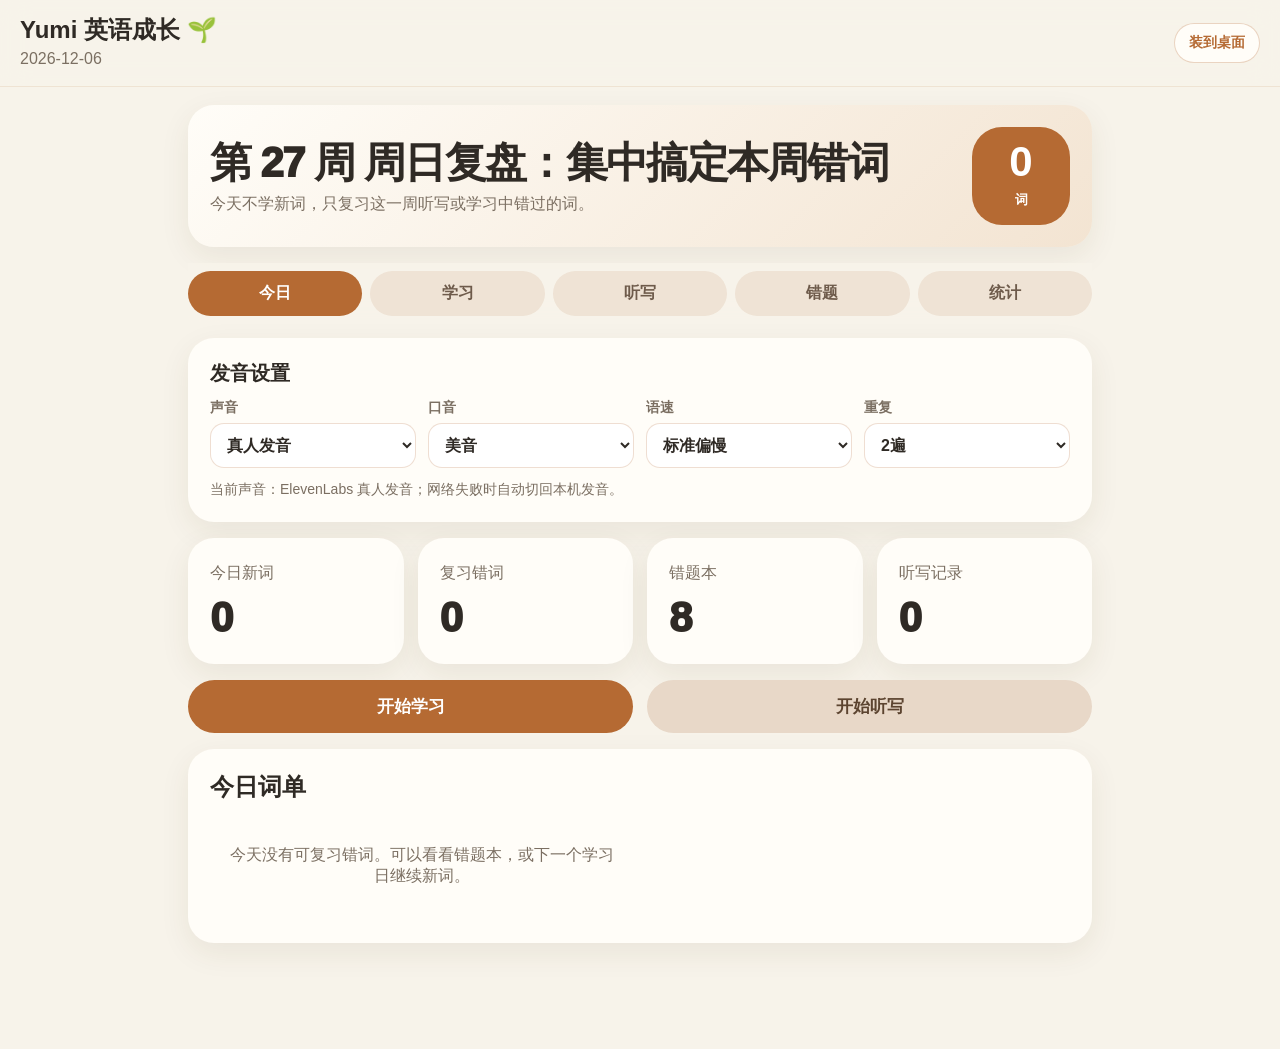
==== index.html @ d24c484c "Add files via upload" ====
<!doctype html><html lang="zh-CN"><head><meta charset="utf-8"><meta name="viewport" content="width=device-width,initial-scale=1,viewport-fit=cover"><meta name="theme-color" content="#B56A33"><meta name="apple-mobile-web-app-capable" content="yes"><meta name="apple-mobile-web-app-status-bar-style" content="default"><meta name="apple-mobile-web-app-title" content="Yumi English"><link rel="manifest" href="./manifest.json"><link rel="apple-touch-icon" href="./assets/icon-192.png"><link rel="stylesheet" href="./style.css"><title>Yumi 英语成长打卡</title></head><body><div id="app"><header class="topbar"><div><div class="app-title">Yumi 英语成长 🌱</div><div id="todayLine" class="muted"></div></div><button class="small-btn" id="installHelpBtn">装到桌面</button></header><main class="container"><section class="hero card"><div><div id="planTitle" class="title">今日任务</div><div id="planDesc" class="subtitle"></div></div><div class="hero-badge"><span id="taskCount">0</span><small>词</small></div></section><nav class="tabs"><button class="tab active" data-view="home">今日</button><button class="tab" data-view="study">学习</button><button class="tab" data-view="dictation">听写</button><button class="tab" data-view="wrongbook">错题</button><button class="tab" data-view="stats">统计</button></nav>

      <section class="voice-panel card">
        <div class="voice-title">发音设置</div>
        <div class="voice-controls">
          <label>
            声音
            <select id="ttsProvider">
              <option value="elevenlabs" selected>真人发音</option>
              <option value="browser">本机发音</option>
            </select>
          </label>
          <label>
            口音
            <select id="voiceAccent">
              <option value="en-US">美音</option>
              <option value="en-GB">英音</option>
            </select>
          </label>
          <label>
            语速
            <select id="voiceRate">
              <option value="0.72">慢速</option>
              <option value="0.82" selected>标准偏慢</option>
              <option value="0.92">标准</option>
            </select>
          </label>
          <label>
            重复
            <select id="voiceRepeat">
              <option value="1">1遍</option>
              <option value="2" selected>2遍</option>
              <option value="3">3遍</option>
            </select>
          </label>
        </div>
        <div id="voiceName" class="muted voice-name">正在选择最自然的英语发音……</div>
      </section>
<section id="view-home" class="view active"><div class="grid"><div class="card stat-card"><div class="muted">今日新词</div><div id="newCount" class="stat-num">0</div></div><div class="card stat-card"><div class="muted">复习错词</div><div id="reviewCount" class="stat-num">0</div></div><div class="card stat-card"><div class="muted">错题本</div><div id="wrongCountHome" class="stat-num">0</div></div><div class="card stat-card"><div class="muted">听写记录</div><div id="logCountHome" class="stat-num">0</div></div></div><div class="button-row"><button class="primary" data-jump="study">开始学习</button><button class="secondary" data-jump="dictation">开始听写</button></div><div class="card"><div class="section-title">今日词单</div><div id="todayWords" class="word-list"></div></div></section><section id="view-study" class="view"><div class="card"><div class="section-title">单词卡片</div><p class="muted">先看中文和例句，点发音听读。不会的可以加入错题本。</p></div><div id="studyCards"></div><button id="finishStudyBtn" class="primary full">完成今日学习</button></section><section id="view-dictation" class="view"><div id="dictationBox" class="card"></div></section><section id="view-wrongbook" class="view"><div class="card"><div class="section-title">错题本</div><p class="muted">听写错误会自动保存。掌握后可移除。</p></div><div id="wrongbookList"></div></section><section id="view-stats" class="view"><div class="grid"><div class="card stat-card"><div class="muted">已打卡天数</div><div id="learnedDays" class="stat-num">0</div></div><div class="card stat-card"><div class="muted">已学单词</div><div id="learnedWords" class="stat-num">0</div></div><div class="card stat-card"><div class="muted">错题数量</div><div id="wrongCountStats" class="stat-num">0</div></div><div class="card stat-card"><div class="muted">听写次数</div><div id="dictationTimes" class="stat-num">0</div></div></div><div class="card"><div class="section-title">最近听写</div><div id="recentLogs"></div></div><button id="resetBtn" class="danger full">清空本机学习数据</button></section></main><div id="toast" class="toast hidden"></div><dialog id="installDialog"><div class="dialog-title">添加到 iPad 主屏幕</div><p>在 Safari 打开本页面后，点击“分享”按钮，然后选择「添加到主屏幕」。</p><button class="primary full" id="closeInstallDialog">知道了</button></dialog></div><script src="./words.js"></script>
  <script src="./course.js"></script><script src="./app.js"></script></body></html>
---- style.css ----
:root{--bg:#F7F3EA;--card:#FFFDF8;--ink:#2F2A25;--muted:#7B6F62;--primary:#B56A33;--soft:#E8D8C8;--challenge:#5B43A0;--challenge-bg:#EEE7FF;--good:#26824A;--bad:#C3442D;--shadow:0 10px 30px rgba(80,60,30,.08)}*{box-sizing:border-box}html,body{margin:0;min-height:100%;background:var(--bg);color:var(--ink);font-family:-apple-system,BlinkMacSystemFont,"Helvetica Neue",Arial,"PingFang SC",sans-serif}button,input{font:inherit}.topbar{position:sticky;top:0;z-index:20;padding:calc(14px + env(safe-area-inset-top)) 20px 14px;background:rgba(247,243,234,.92);backdrop-filter:blur(14px);display:flex;align-items:center;justify-content:space-between;border-bottom:1px solid rgba(181,106,51,.12)}.app-title{font-size:24px;font-weight:900}.container{max-width:940px;margin:0 auto;padding:18px 18px 90px}.card{background:var(--card);border-radius:26px;padding:22px;margin-bottom:16px;box-shadow:var(--shadow)}.hero{display:flex;align-items:center;justify-content:space-between;gap:16px;background:linear-gradient(135deg,#FFFDF8 0%,#F3E4D2 100%)}.title{font-size:clamp(26px,4vw,42px);font-weight:950;letter-spacing:-.04em}.subtitle,.muted{color:var(--muted);line-height:1.6}.hero-badge{min-width:98px;min-height:98px;border-radius:30px;background:var(--primary);color:#fff;display:grid;place-items:center;font-weight:900}.hero-badge span{font-size:42px;line-height:1}.hero-badge small{margin-top:-22px}.tabs{display:grid;grid-template-columns:repeat(5,1fr);gap:8px;margin:14px 0 18px;position:sticky;top:calc(68px + env(safe-area-inset-top));z-index:15;background:rgba(247,243,234,.88);padding:8px 0;backdrop-filter:blur(14px)}.tab{border:0;border-radius:999px;background:#EFE3D5;color:#6E5B4B;padding:12px 8px;font-weight:800}.tab.active{background:var(--primary);color:#fff}.view{display:none}.view.active{display:block}.grid{display:grid;grid-template-columns:repeat(4,1fr);gap:14px}.stat-card{min-height:118px}.stat-num{font-size:42px;font-weight:950;margin-top:8px}.button-row{display:grid;grid-template-columns:1fr 1fr;gap:14px;margin-bottom:16px}button{border:0;cursor:pointer}.primary,.secondary,.danger,.small-btn{border-radius:999px;padding:15px 20px;font-weight:900;font-size:17px}.primary{background:var(--primary);color:#fff}.secondary{background:var(--soft);color:#5C4430}.danger{background:#F5D9D3;color:#9B2E20}.small-btn{background:var(--card);color:var(--primary);border:1px solid rgba(181,106,51,.28);padding:10px 14px;font-size:14px}.full{width:100%;margin:10px 0 18px}.section-title{font-size:24px;font-weight:950;margin-bottom:8px}.word-list{display:grid;grid-template-columns:repeat(2,1fr);gap:12px}.word-item{border:1px solid rgba(181,106,51,.12);border-radius:20px;padding:16px;background:#fff}.word{font-size:38px;font-weight:950;line-height:1.05;letter-spacing:-.03em;margin:8px 0}.cn{font-size:18px;font-weight:850;margin:8px 0}.example{color:#5B5147;line-height:1.7;font-size:17px}.badge{display:inline-flex;border-radius:999px;padding:6px 12px;font-size:13px;font-weight:900;background:#F0E2D2;color:#8B4A20}.badge.challenge{background:var(--challenge-bg);color:var(--challenge)}.badge.review{background:#E1F3E8;color:var(--good)}.badge.week{background:#EAF1FF;color:#315CA8}.card-actions{display:flex;gap:10px;flex-wrap:wrap;margin-top:14px}.mini-action{background:#F5EADC;color:#6E4B30;border-radius:999px;padding:10px 14px;font-weight:850}.input{width:100%;border:2px solid var(--soft);border-radius:20px;padding:18px;font-size:26px;outline:none;margin:14px 0;background:#fff}.input:focus{border-color:var(--primary)}.ok{color:var(--good);font-weight:950;font-size:22px}.bad{color:var(--bad);font-weight:950;font-size:22px}.toast{position:fixed;left:50%;bottom:calc(28px + env(safe-area-inset-bottom));transform:translateX(-50%);z-index:50;background:rgba(47,42,37,.92);color:#fff;padding:12px 18px;border-radius:999px;font-weight:800}.hidden{display:none}dialog{border:0;border-radius:24px;padding:24px;width:min(520px,calc(100% - 36px));background:var(--card);box-shadow:0 20px 80px rgba(0,0,0,.25)}dialog::backdrop{background:rgba(0,0,0,.28)}.dialog-title{font-size:24px;font-weight:950}.empty{text-align:center;padding:34px 20px;color:var(--muted)}@media(max-width:700px){.grid{grid-template-columns:repeat(2,1fr)}.word-list{grid-template-columns:1fr}.tabs{gap:6px}.tab{font-size:14px;padding:10px 4px}.app-title{font-size:20px}.hero-badge{min-width:82px;min-height:82px}}


.examples {
  margin-top: 14px;
  color: #5B5147;
  line-height: 1.75;
  font-size: 17px;
}

.example-title {
  font-weight: 900;
  color: #2F2A25;
  margin-bottom: 4px;
}

.examples ol {
  margin: 6px 0 0 22px;
  padding: 0;
}

.examples li {
  margin: 4px 0;
}

.dictation-audio-only {
  margin: 24px 0 18px;
  padding: 30px 18px;
  border-radius: 24px;
  background: #F5EADC;
  text-align: center;
}

.dictation-icon {
  font-size: 58px;
  margin-bottom: 8px;
}


.voice-panel {
  margin-top: -4px;
}

.voice-title {
  font-size: 20px;
  font-weight: 950;
  margin-bottom: 12px;
}

.voice-controls {
  display: grid;
  grid-template-columns: repeat(4, 1fr);
  gap: 12px;
}

.voice-controls label {
  display: grid;
  gap: 6px;
  color: var(--muted);
  font-size: 14px;
  font-weight: 800;
}

.voice-controls select {
  width: 100%;
  border: 1px solid rgba(181, 106, 51, 0.22);
  background: white;
  border-radius: 14px;
  padding: 12px;
  color: var(--ink);
  font-size: 16px;
  font-weight: 800;
}

.voice-name {
  margin-top: 10px;
  font-size: 14px;
}

@media (max-width: 700px) {
  .voice-controls {
    grid-template-columns: 1fr;
  }
}
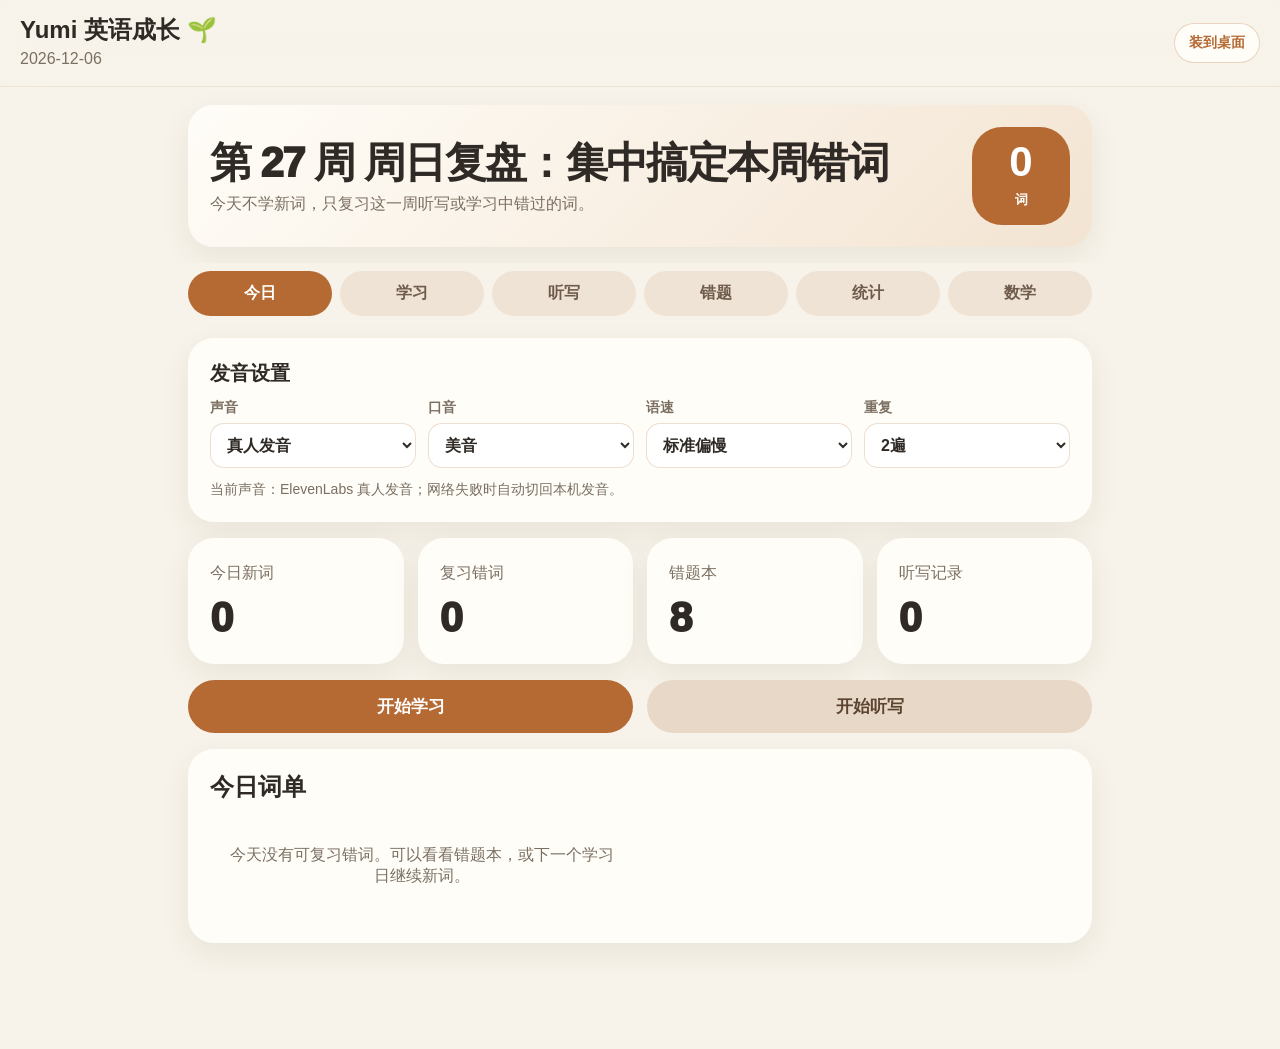
==== commit 608e0354: "Add files via upload" ====
--- a/index.html
+++ b/index.html
@@ -1,4 +1,5 @@
-<!doctype html><html lang="zh-CN"><head><meta charset="utf-8"><meta name="viewport" content="width=device-width,initial-scale=1,viewport-fit=cover"><meta name="theme-color" content="#B56A33"><meta name="apple-mobile-web-app-capable" content="yes"><meta name="apple-mobile-web-app-status-bar-style" content="default"><meta name="apple-mobile-web-app-title" content="Yumi English"><link rel="manifest" href="./manifest.json"><link rel="apple-touch-icon" href="./assets/icon-192.png"><link rel="stylesheet" href="./style.css"><title>Yumi 英语成长打卡</title></head><body><div id="app"><header class="topbar"><div><div class="app-title">Yumi 英语成长 🌱</div><div id="todayLine" class="muted"></div></div><button class="small-btn" id="installHelpBtn">装到桌面</button></header><main class="container"><section class="hero card"><div><div id="planTitle" class="title">今日任务</div><div id="planDesc" class="subtitle"></div></div><div class="hero-badge"><span id="taskCount">0</span><small>词</small></div></section><nav class="tabs"><button class="tab active" data-view="home">今日</button><button class="tab" data-view="study">学习</button><button class="tab" data-view="dictation">听写</button><button class="tab" data-view="wrongbook">错题</button><button class="tab" data-view="stats">统计</button></nav>
+<!doctype html><html lang="zh-CN"><head><meta charset="utf-8"><meta name="viewport" content="width=device-width,initial-scale=1,viewport-fit=cover"><meta name="theme-color" content="#B56A33"><meta name="apple-mobile-web-app-capable" content="yes"><meta name="apple-mobile-web-app-status-bar-style" content="default"><meta name="apple-mobile-web-app-title" content="Yumi English"><link rel="manifest" href="./manifest.json"><link rel="apple-touch-icon" href="./assets/icon-192.png"><link rel="stylesheet" href="./style.css"><title>Yumi 英语成长打卡</title></head><body><div id="app"><header class="topbar"><div><div class="app-title">Yumi 英语成长 🌱</div><div id="todayLine" class="muted"></div></div><button class="small-btn" id="installHelpBtn">装到桌面</button></header><main class="container"><section class="hero card"><div><div id="planTitle" class="title">今日任务</div><div id="planDesc" class="subtitle"></div></div><div class="hero-badge"><span id="taskCount">0</span><small>词</small></div></section><nav class="tabs"><button class="tab active" data-view="home">今日</button><button class="tab" data-view="study">学习</button><button class="tab" data-view="dictation">听写</button><button class="tab" data-view="wrongbook">错题</button><button class="tab" data-view="stats">统计</button>
+        <button class="tab" data-view="math">数学</button></nav>
 
       <section class="voice-panel card">
         <div class="voice-title">发音设置</div>
@@ -36,5 +37,5 @@
         </div>
         <div id="voiceName" class="muted voice-name">正在选择最自然的英语发音……</div>
       </section>
-<section id="view-home" class="view active"><div class="grid"><div class="card stat-card"><div class="muted">今日新词</div><div id="newCount" class="stat-num">0</div></div><div class="card stat-card"><div class="muted">复习错词</div><div id="reviewCount" class="stat-num">0</div></div><div class="card stat-card"><div class="muted">错题本</div><div id="wrongCountHome" class="stat-num">0</div></div><div class="card stat-card"><div class="muted">听写记录</div><div id="logCountHome" class="stat-num">0</div></div></div><div class="button-row"><button class="primary" data-jump="study">开始学习</button><button class="secondary" data-jump="dictation">开始听写</button></div><div class="card"><div class="section-title">今日词单</div><div id="todayWords" class="word-list"></div></div></section><section id="view-study" class="view"><div class="card"><div class="section-title">单词卡片</div><p class="muted">先看中文和例句，点发音听读。不会的可以加入错题本。</p></div><div id="studyCards"></div><button id="finishStudyBtn" class="primary full">完成今日学习</button></section><section id="view-dictation" class="view"><div id="dictationBox" class="card"></div></section><section id="view-wrongbook" class="view"><div class="card"><div class="section-title">错题本</div><p class="muted">听写错误会自动保存。掌握后可移除。</p></div><div id="wrongbookList"></div></section><section id="view-stats" class="view"><div class="grid"><div class="card stat-card"><div class="muted">已打卡天数</div><div id="learnedDays" class="stat-num">0</div></div><div class="card stat-card"><div class="muted">已学单词</div><div id="learnedWords" class="stat-num">0</div></div><div class="card stat-card"><div class="muted">错题数量</div><div id="wrongCountStats" class="stat-num">0</div></div><div class="card stat-card"><div class="muted">听写次数</div><div id="dictationTimes" class="stat-num">0</div></div></div><div class="card"><div class="section-title">最近听写</div><div id="recentLogs"></div></div><button id="resetBtn" class="danger full">清空本机学习数据</button></section></main><div id="toast" class="toast hidden"></div><dialog id="installDialog"><div class="dialog-title">添加到 iPad 主屏幕</div><p>在 Safari 打开本页面后，点击“分享”按钮，然后选择「添加到主屏幕」。</p><button class="primary full" id="closeInstallDialog">知道了</button></dialog></div><script src="./words.js"></script>
+<section id="view-home" class="view active"><div class="grid"><div class="card stat-card"><div class="muted">今日新词</div><div id="newCount" class="stat-num">0</div></div><div class="card stat-card"><div class="muted">复习错词</div><div id="reviewCount" class="stat-num">0</div></div><div class="card stat-card"><div class="muted">错题本</div><div id="wrongCountHome" class="stat-num">0</div></div><div class="card stat-card"><div class="muted">听写记录</div><div id="logCountHome" class="stat-num">0</div></div></div><div class="button-row"><button class="primary" data-jump="study">开始学习</button><button class="secondary" data-jump="dictation">开始听写</button></div><div class="card"><div class="section-title">今日词单</div><div id="todayWords" class="word-list"></div></div></section><section id="view-study" class="view"><div class="card"><div class="section-title">单词卡片</div><p class="muted">先看中文和例句，点发音听读。不会的可以加入错题本。</p></div><div id="studyCards"></div><button id="finishStudyBtn" class="primary full">完成今日学习</button></section><section id="view-dictation" class="view"><div id="dictationBox" class="card"></div></section><section id="view-wrongbook" class="view"><div class="card"><div class="section-title">错题本</div><p class="muted">听写错误会自动保存。掌握后可移除。</p></div><div id="wrongbookList"></div></section><section id="view-math" class="view"><div class="card"><div class="section-title">数学说明</div><p class="muted">每天都有 8 道题，包括周六和周日；数学不进入英语错题本，也不进入英语周末错题复盘。</p></div><div class="card"><div class="section-title">今日数学 8 题</div><p class="muted">3 道个位数乘法 + 5 道三位数加减法，减法更多。每题可以在大手写板里列竖式。</p></div><div id="mathBox" class="card"></div></section><section id="view-stats" class="view"><div class="grid"><div class="card stat-card"><div class="muted">已打卡天数</div><div id="learnedDays" class="stat-num">0</div></div><div class="card stat-card"><div class="muted">已学单词</div><div id="learnedWords" class="stat-num">0</div></div><div class="card stat-card"><div class="muted">错题数量</div><div id="wrongCountStats" class="stat-num">0</div></div><div class="card stat-card"><div class="muted">听写次数</div><div id="dictationTimes" class="stat-num">0</div></div></div><div class="card"><div class="section-title">最近听写</div><div id="recentLogs"></div></div><button id="resetBtn" class="danger full">清空本机学习数据</button></section></main><div id="toast" class="toast hidden"></div><dialog id="installDialog"><div class="dialog-title">添加到 iPad 主屏幕</div><p>在 Safari 打开本页面后，点击“分享”按钮，然后选择「添加到主屏幕」。</p><button class="primary full" id="closeInstallDialog">知道了</button></dialog></div><script src="./words.js"></script>
   <script src="./course.js"></script><script src="./app.js"></script></body></html>
--- a/style.css
+++ b/style.css
@@ -82,3 +82,235 @@
     grid-template-columns: 1fr;
   }
 }
+
+
+.example-speak {
+  border: 0;
+  background: #F5EADC;
+  color: #6E4B30;
+  border-radius: 999px;
+  padding: 4px 8px;
+  margin-left: 6px;
+  font-size: 13px;
+  font-weight: 850;
+}
+
+.dictation-nav {
+  display: grid;
+  grid-template-columns: 1fr 1fr;
+  gap: 12px;
+  margin-top: 14px;
+}
+
+.dictation-nav button[disabled] {
+  opacity: .45;
+  cursor: not-allowed;
+}
+
+
+.handwriting-card {
+  background: #FFF7EC;
+  border: 1px solid rgba(181, 106, 51, 0.18);
+  border-radius: 22px;
+  padding: 14px;
+  margin: 14px 0;
+}
+
+.handwriting-head {
+  display: flex;
+  align-items: center;
+  justify-content: space-between;
+  gap: 12px;
+  margin-bottom: 10px;
+}
+
+.handwriting-title {
+  font-size: 18px;
+  font-weight: 950;
+}
+
+.handwriting-canvas {
+  width: 100%;
+  height: 210px;
+  display: block;
+  border-radius: 18px;
+  border: 2px dashed rgba(181, 106, 51, 0.28);
+  background: #fffdf8;
+  touch-action: none;
+}
+
+@media (max-width: 700px) {
+  .handwriting-canvas {
+    height: 180px;
+  }
+}
+
+
+.dictation-mode-note {
+  display: inline-block;
+  margin-bottom: 8px;
+  padding: 6px 12px;
+  border-radius: 999px;
+  background: #EAF1FF;
+  color: #315CA8;
+  font-size: 13px;
+  font-weight: 850;
+}
+
+
+/* v10 reward and math */
+.tabs {
+  grid-template-columns: repeat(6, 1fr);
+}
+
+.reward-burst {
+  position: fixed;
+  inset: 0;
+  pointer-events: none;
+  z-index: 9999;
+  display: grid;
+  place-items: center;
+  animation: rewardFade 1.35s ease both;
+}
+
+.reward-card {
+  background: rgba(255, 253, 248, 0.96);
+  color: var(--primary-dark);
+  border: 2px solid rgba(181, 106, 51, 0.24);
+  box-shadow: 0 18px 50px rgba(80, 60, 30, 0.18);
+  border-radius: 28px;
+  padding: 22px 32px;
+  text-align: center;
+  transform: scale(.8);
+  animation: rewardPop .6s cubic-bezier(.2, 1.4, .35, 1) forwards;
+}
+
+.reward-stars {
+  font-size: 28px;
+}
+
+.reward-points {
+  font-size: 34px;
+  font-weight: 950;
+  margin-top: 6px;
+}
+
+.confetti-dot {
+  position: fixed;
+  width: 10px;
+  height: 10px;
+  border-radius: 50%;
+  background: #B56A33;
+  animation: confettiMove 900ms ease-out forwards;
+}
+
+.confetti-dot:nth-child(3n) { background: #5B43A0; }
+.confetti-dot:nth-child(4n) { background: #26824A; }
+.confetti-dot:nth-child(5n) { background: #E8B44C; }
+
+@keyframes rewardPop {
+  to { transform: scale(1); }
+}
+
+@keyframes rewardFade {
+  0%, 75% { opacity: 1; }
+  100% { opacity: 0; }
+}
+
+@keyframes confettiMove {
+  to {
+    transform: translate(var(--dx), var(--dy)) rotate(240deg);
+    opacity: 0;
+  }
+}
+
+.summary-content {
+  line-height: 1.8;
+}
+
+.summary-line {
+  padding: 10px 0;
+  border-bottom: 1px solid rgba(181, 106, 51, 0.12);
+}
+
+.summary-reward {
+  margin: 16px 0;
+  padding: 18px;
+  border-radius: 18px;
+  background: #FFF7EC;
+  font-size: 22px;
+}
+
+.math-problem {
+  font-size: clamp(38px, 7vw, 64px);
+  font-weight: 950;
+  letter-spacing: -0.03em;
+  margin: 18px 0 8px;
+}
+
+.math-hint {
+  color: var(--muted);
+  background: #F5EADC;
+  border-radius: 16px;
+  padding: 12px 14px;
+  margin: 12px 0;
+  line-height: 1.6;
+}
+
+.math-work-card {
+  background: #FFF7EC;
+  border: 1px solid rgba(181, 106, 51, 0.18);
+  border-radius: 22px;
+  padding: 14px;
+  margin: 14px 0;
+}
+
+.math-canvas {
+  width: 100%;
+  height: 330px;
+  display: block;
+  border-radius: 18px;
+  border: 2px dashed rgba(181, 106, 51, 0.28);
+  background: #fffdf8;
+  touch-action: none;
+}
+
+@media (max-width: 700px) {
+  .tabs {
+    grid-template-columns: repeat(3, 1fr);
+  }
+
+  .math-canvas {
+    height: 280px;
+  }
+}
+
+
+/* v11 study pager */
+.study-pager-card { min-height: 70vh; }
+.study-progress { color: var(--muted); font-weight: 850; margin-bottom: 12px; }
+.study-big-word { font-size: clamp(52px, 10vw, 92px); margin: 18px 0 10px; }
+.study-handwriting-card {
+  background: #FFF7EC;
+  border: 1px solid rgba(181, 106, 51, 0.18);
+  border-radius: 22px;
+  padding: 14px;
+  margin: 18px 0;
+}
+.study-canvas {
+  width: 100%;
+  height: 260px;
+  display: block;
+  border-radius: 18px;
+  border: 2px dashed rgba(181, 106, 51, 0.28);
+  background: #fffdf8;
+  touch-action: none;
+}
+.study-nav {
+  display: grid;
+  grid-template-columns: 1fr 1fr;
+  gap: 12px;
+  margin-top: 14px;
+}
+.study-nav button[disabled] { opacity: .45; cursor: not-allowed; }
+@media (max-width: 700px) { .study-canvas { height: 220px; } }
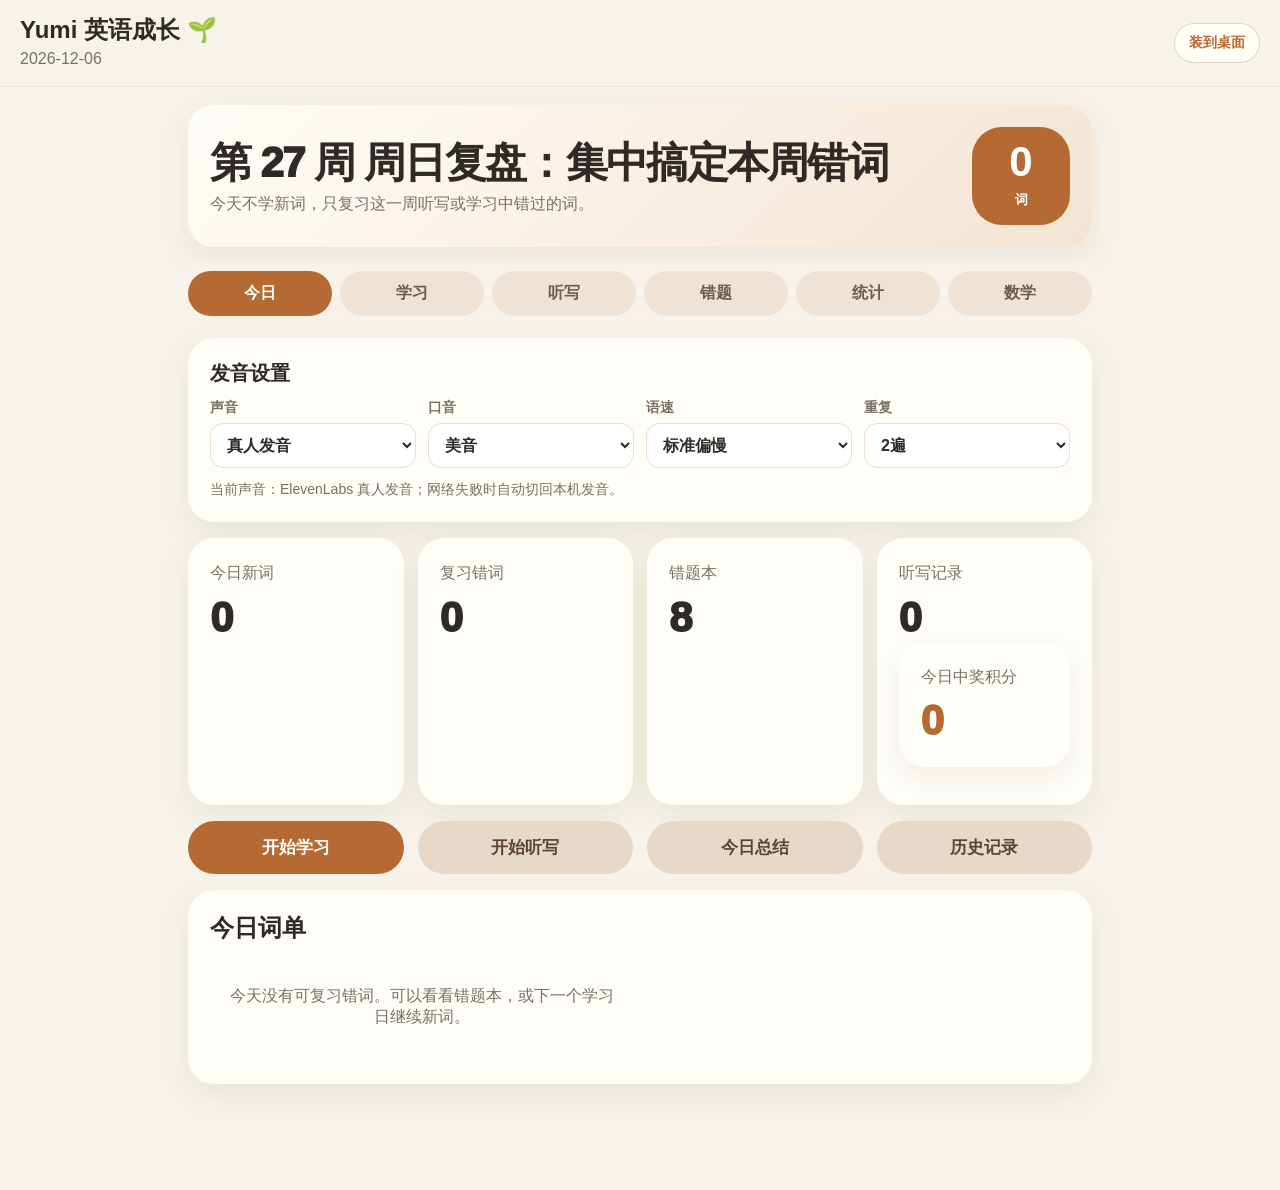
==== commit fe25a72a: "Add files via upload" ====
--- a/index.html
+++ b/index.html
@@ -37,5 +37,5 @@
         </div>
         <div id="voiceName" class="muted voice-name">正在选择最自然的英语发音……</div>
       </section>
-<section id="view-home" class="view active"><div class="grid"><div class="card stat-card"><div class="muted">今日新词</div><div id="newCount" class="stat-num">0</div></div><div class="card stat-card"><div class="muted">复习错词</div><div id="reviewCount" class="stat-num">0</div></div><div class="card stat-card"><div class="muted">错题本</div><div id="wrongCountHome" class="stat-num">0</div></div><div class="card stat-card"><div class="muted">听写记录</div><div id="logCountHome" class="stat-num">0</div></div></div><div class="button-row"><button class="primary" data-jump="study">开始学习</button><button class="secondary" data-jump="dictation">开始听写</button></div><div class="card"><div class="section-title">今日词单</div><div id="todayWords" class="word-list"></div></div></section><section id="view-study" class="view"><div class="card"><div class="section-title">单词卡片</div><p class="muted">先看中文和例句，点发音听读。不会的可以加入错题本。</p></div><div id="studyCards"></div><button id="finishStudyBtn" class="primary full">完成今日学习</button></section><section id="view-dictation" class="view"><div id="dictationBox" class="card"></div></section><section id="view-wrongbook" class="view"><div class="card"><div class="section-title">错题本</div><p class="muted">听写错误会自动保存。掌握后可移除。</p></div><div id="wrongbookList"></div></section><section id="view-math" class="view"><div class="card"><div class="section-title">数学说明</div><p class="muted">每天都有 8 道题，包括周六和周日；数学不进入英语错题本，也不进入英语周末错题复盘。</p></div><div class="card"><div class="section-title">今日数学 8 题</div><p class="muted">3 道个位数乘法 + 5 道三位数加减法，减法更多。每题可以在大手写板里列竖式。</p></div><div id="mathBox" class="card"></div></section><section id="view-stats" class="view"><div class="grid"><div class="card stat-card"><div class="muted">已打卡天数</div><div id="learnedDays" class="stat-num">0</div></div><div class="card stat-card"><div class="muted">已学单词</div><div id="learnedWords" class="stat-num">0</div></div><div class="card stat-card"><div class="muted">错题数量</div><div id="wrongCountStats" class="stat-num">0</div></div><div class="card stat-card"><div class="muted">听写次数</div><div id="dictationTimes" class="stat-num">0</div></div></div><div class="card"><div class="section-title">最近听写</div><div id="recentLogs"></div></div><button id="resetBtn" class="danger full">清空本机学习数据</button></section></main><div id="toast" class="toast hidden"></div><dialog id="installDialog"><div class="dialog-title">添加到 iPad 主屏幕</div><p>在 Safari 打开本页面后，点击“分享”按钮，然后选择「添加到主屏幕」。</p><button class="primary full" id="closeInstallDialog">知道了</button></dialog></div><script src="./words.js"></script>
-  <script src="./course.js"></script><script src="./app.js"></script></body></html>
+<section id="view-home" class="view active"><div class="grid"><div class="card stat-card"><div class="muted">今日新词</div><div id="newCount" class="stat-num">0</div></div><div class="card stat-card"><div class="muted">复习错词</div><div id="reviewCount" class="stat-num">0</div></div><div class="card stat-card"><div class="muted">错题本</div><div id="wrongCountHome" class="stat-num">0</div></div><div class="card stat-card"><div class="muted">听写记录</div><div id="logCountHome" class="stat-num">0</div><div class="card stat-card reward-stat"><div class="muted">今日中奖积分</div><div id="rewardTodayHome" class="stat-num">0</div></div></div></div><div class="button-row"><button class="primary" data-jump="study">开始学习</button><button class="secondary" data-jump="dictation">开始听写</button><button class="secondary" id="showHomeSummaryBtn">今日总结</button><button class="secondary" id="showHistoryBtn">历史记录</button></div><div class="card"><div class="section-title">今日词单</div><div id="todayWords" class="word-list"></div></div></section><section id="view-study" class="view"><div class="card"><div class="section-title">单词卡片</div><p class="muted">先看中文和例句，点发音听读。不会的可以加入错题本。</p></div><div id="studyCards"></div><button id="finishStudyBtn" class="primary full">完成今日学习</button></section><section id="view-dictation" class="view"><div id="dictationBox" class="card"></div></section><section id="view-wrongbook" class="view"><div class="card"><div class="section-title">错题本</div><p class="muted">听写错误会自动保存。掌握后可移除。</p></div><div id="wrongbookList"></div></section><section id="view-math" class="view"><div class="card"><div class="section-title">数学说明</div><p class="muted">每天都有 8 道题，包括周六和周日；数学不进入英语错题本，也不进入英语周末错题复盘。</p></div><div class="card"><div class="section-title">今日数学 8 题</div><p class="muted">3 道个位数乘法 + 5 道三位数加减法，减法更多。每题可以在大手写板里列竖式。</p></div><div id="mathBox" class="card"></div></section><section id="view-stats" class="view"><div class="grid"><div class="card stat-card"><div class="muted">已打卡天数</div><div id="learnedDays" class="stat-num">0</div></div><div class="card stat-card"><div class="muted">已学单词</div><div id="learnedWords" class="stat-num">0</div></div><div class="card stat-card"><div class="muted">错题数量</div><div id="wrongCountStats" class="stat-num">0</div></div><div class="card stat-card"><div class="muted">听写次数</div><div id="dictationTimes" class="stat-num">0</div></div></div><div class="card"><div class="section-title">最近听写</div><div id="recentLogs"></div></div><button id="resetBtn" class="danger full">清空本机学习数据</button></section></main><div id="toast" class="toast hidden"></div><dialog id="installDialog"><div class="dialog-title">添加到 iPad 主屏幕</div><p>在 Safari 打开本页面后，点击“分享”按钮，然后选择「添加到主屏幕」。</p><button class="primary full" id="closeInstallDialog">知道了</button></dialog></div><script src="./words.js"></script>
+  <script src="./course.js"></script><script src="./app.js"></script><dialog id="historyDialog"><div class="dialog-title">历史记录</div><div id="historyContent" class="summary-content"></div><button class="primary full" id="closeHistoryDialog">关闭</button></dialog></body></html>
--- a/style.css
+++ b/style.css
@@ -314,3 +314,42 @@
 }
 .study-nav button[disabled] { opacity: .45; cursor: not-allowed; }
 @media (max-width: 700px) { .study-canvas { height: 220px; } }
+
+
+/* v12 stability summary reward */
+.reward-stat .stat-num { color: var(--primary); }
+.reward-mini {
+  display: inline-block;
+  margin: 8px 0 10px;
+  padding: 7px 12px;
+  border-radius: 999px;
+  background: #FFF7EC;
+  color: var(--primary-dark);
+  font-size: 14px;
+  font-weight: 900;
+}
+.wrong-word-list, .history-wrongs {
+  display: flex;
+  flex-wrap: wrap;
+  gap: 8px;
+  margin: 10px 0;
+}
+.wrong-word-list span, .history-wrongs span {
+  background: #F5EADC;
+  color: #6E4B30;
+  border-radius: 999px;
+  padding: 6px 10px;
+  font-weight: 850;
+}
+.summary-date, .history-date {
+  font-size: 20px;
+  font-weight: 950;
+  margin-bottom: 10px;
+}
+.history-item {
+  padding: 14px 0;
+  border-bottom: 1px solid rgba(181, 106, 51, 0.14);
+}
+@media (min-width: 760px) {
+  .button-row { grid-template-columns: repeat(4, 1fr); }
+}
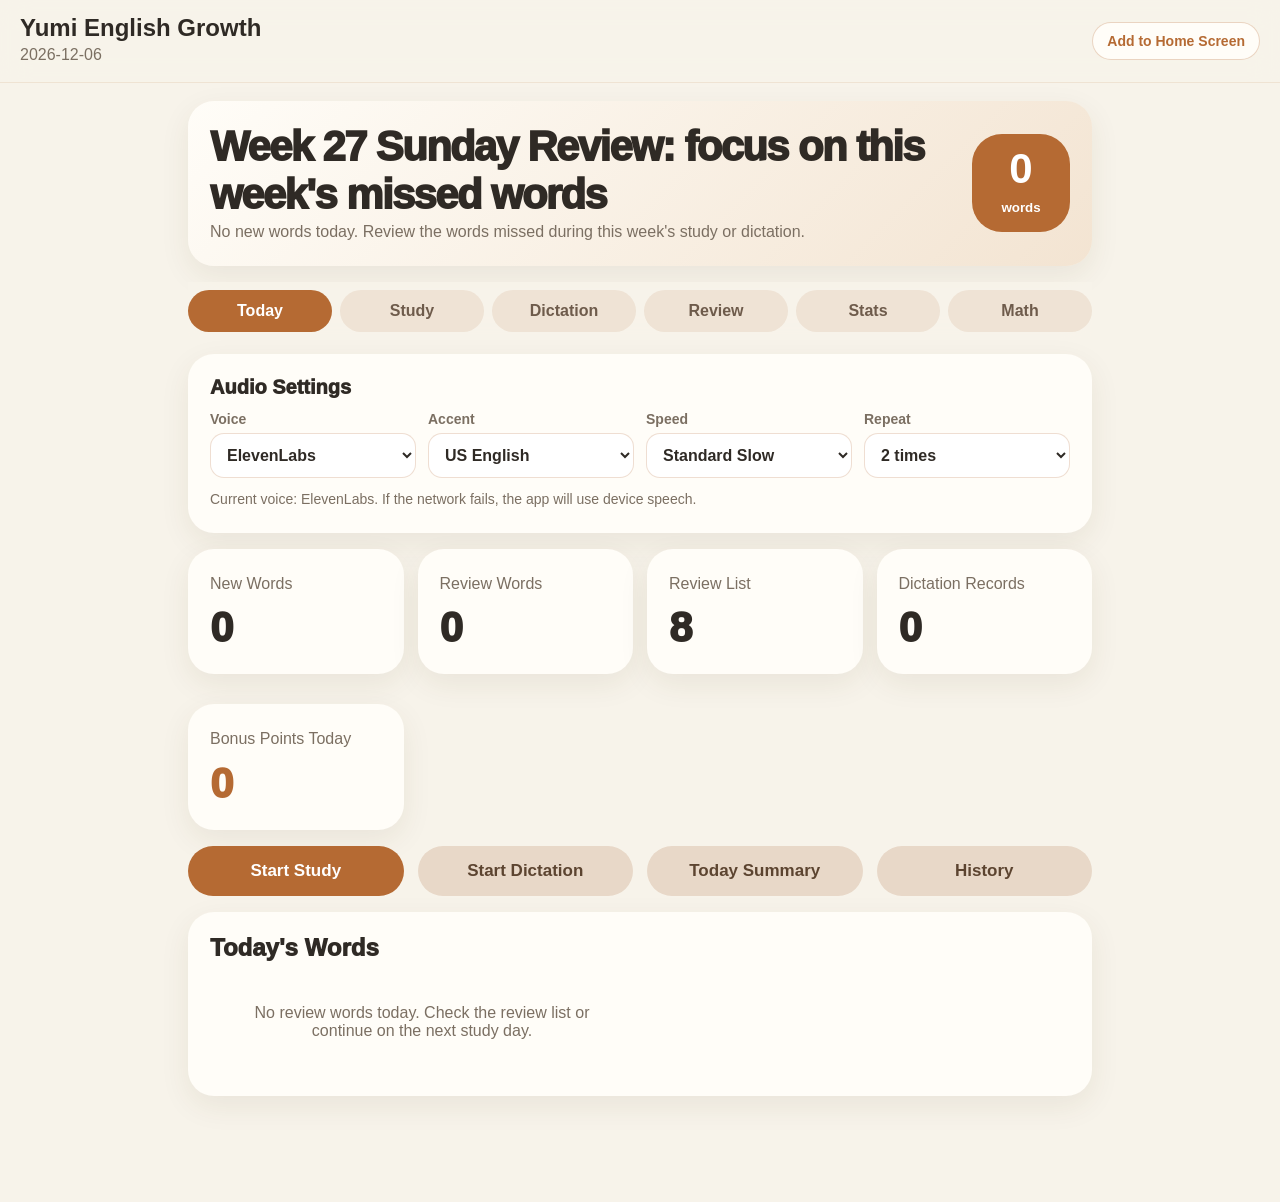
==== commit 6e2116d7: "Fix first handwriting canvas and switch UI to English" ====
--- a/index.html
+++ b/index.html
@@ -1,41 +1,36 @@
-<!doctype html><html lang="zh-CN"><head><meta charset="utf-8"><meta name="viewport" content="width=device-width,initial-scale=1,viewport-fit=cover"><meta name="theme-color" content="#B56A33"><meta name="apple-mobile-web-app-capable" content="yes"><meta name="apple-mobile-web-app-status-bar-style" content="default"><meta name="apple-mobile-web-app-title" content="Yumi English"><link rel="manifest" href="./manifest.json"><link rel="apple-touch-icon" href="./assets/icon-192.png"><link rel="stylesheet" href="./style.css"><title>Yumi 英语成长打卡</title></head><body><div id="app"><header class="topbar"><div><div class="app-title">Yumi 英语成长 🌱</div><div id="todayLine" class="muted"></div></div><button class="small-btn" id="installHelpBtn">装到桌面</button></header><main class="container"><section class="hero card"><div><div id="planTitle" class="title">今日任务</div><div id="planDesc" class="subtitle"></div></div><div class="hero-badge"><span id="taskCount">0</span><small>词</small></div></section><nav class="tabs"><button class="tab active" data-view="home">今日</button><button class="tab" data-view="study">学习</button><button class="tab" data-view="dictation">听写</button><button class="tab" data-view="wrongbook">错题</button><button class="tab" data-view="stats">统计</button>
-        <button class="tab" data-view="math">数学</button></nav>
-
-      <section class="voice-panel card">
-        <div class="voice-title">发音设置</div>
-        <div class="voice-controls">
-          <label>
-            声音
-            <select id="ttsProvider">
-              <option value="elevenlabs" selected>真人发音</option>
-              <option value="browser">本机发音</option>
-            </select>
-          </label>
-          <label>
-            口音
-            <select id="voiceAccent">
-              <option value="en-US">美音</option>
-              <option value="en-GB">英音</option>
-            </select>
-          </label>
-          <label>
-            语速
-            <select id="voiceRate">
-              <option value="0.72">慢速</option>
-              <option value="0.82" selected>标准偏慢</option>
-              <option value="0.92">标准</option>
-            </select>
-          </label>
-          <label>
-            重复
-            <select id="voiceRepeat">
-              <option value="1">1遍</option>
-              <option value="2" selected>2遍</option>
-              <option value="3">3遍</option>
-            </select>
-          </label>
-        </div>
-        <div id="voiceName" class="muted voice-name">正在选择最自然的英语发音……</div>
-      </section>
-<section id="view-home" class="view active"><div class="grid"><div class="card stat-card"><div class="muted">今日新词</div><div id="newCount" class="stat-num">0</div></div><div class="card stat-card"><div class="muted">复习错词</div><div id="reviewCount" class="stat-num">0</div></div><div class="card stat-card"><div class="muted">错题本</div><div id="wrongCountHome" class="stat-num">0</div></div><div class="card stat-card"><div class="muted">听写记录</div><div id="logCountHome" class="stat-num">0</div><div class="card stat-card reward-stat"><div class="muted">今日中奖积分</div><div id="rewardTodayHome" class="stat-num">0</div></div></div></div><div class="button-row"><button class="primary" data-jump="study">开始学习</button><button class="secondary" data-jump="dictation">开始听写</button><button class="secondary" id="showHomeSummaryBtn">今日总结</button><button class="secondary" id="showHistoryBtn">历史记录</button></div><div class="card"><div class="section-title">今日词单</div><div id="todayWords" class="word-list"></div></div></section><section id="view-study" class="view"><div class="card"><div class="section-title">单词卡片</div><p class="muted">先看中文和例句，点发音听读。不会的可以加入错题本。</p></div><div id="studyCards"></div><button id="finishStudyBtn" class="primary full">完成今日学习</button></section><section id="view-dictation" class="view"><div id="dictationBox" class="card"></div></section><section id="view-wrongbook" class="view"><div class="card"><div class="section-title">错题本</div><p class="muted">听写错误会自动保存。掌握后可移除。</p></div><div id="wrongbookList"></div></section><section id="view-math" class="view"><div class="card"><div class="section-title">数学说明</div><p class="muted">每天都有 8 道题，包括周六和周日；数学不进入英语错题本，也不进入英语周末错题复盘。</p></div><div class="card"><div class="section-title">今日数学 8 题</div><p class="muted">3 道个位数乘法 + 5 道三位数加减法，减法更多。每题可以在大手写板里列竖式。</p></div><div id="mathBox" class="card"></div></section><section id="view-stats" class="view"><div class="grid"><div class="card stat-card"><div class="muted">已打卡天数</div><div id="learnedDays" class="stat-num">0</div></div><div class="card stat-card"><div class="muted">已学单词</div><div id="learnedWords" class="stat-num">0</div></div><div class="card stat-card"><div class="muted">错题数量</div><div id="wrongCountStats" class="stat-num">0</div></div><div class="card stat-card"><div class="muted">听写次数</div><div id="dictationTimes" class="stat-num">0</div></div></div><div class="card"><div class="section-title">最近听写</div><div id="recentLogs"></div></div><button id="resetBtn" class="danger full">清空本机学习数据</button></section></main><div id="toast" class="toast hidden"></div><dialog id="installDialog"><div class="dialog-title">添加到 iPad 主屏幕</div><p>在 Safari 打开本页面后，点击“分享”按钮，然后选择「添加到主屏幕」。</p><button class="primary full" id="closeInstallDialog">知道了</button></dialog></div><script src="./words.js"></script>
-  <script src="./course.js"></script><script src="./app.js"></script><dialog id="historyDialog"><div class="dialog-title">历史记录</div><div id="historyContent" class="summary-content"></div><button class="primary full" id="closeHistoryDialog">关闭</button></dialog></body></html>
+<!doctype html>
+<html lang="en">
+<head>
+  <meta charset="utf-8">
+  <meta name="viewport" content="width=device-width,initial-scale=1,viewport-fit=cover">
+  <meta name="theme-color" content="#B56A33">
+  <meta name="apple-mobile-web-app-capable" content="yes">
+  <meta name="apple-mobile-web-app-status-bar-style" content="default">
+  <meta name="apple-mobile-web-app-title" content="Yumi English">
+  <link rel="manifest" href="./manifest.json">
+  <link rel="apple-touch-icon" href="./assets/icon-192.png">
+  <link rel="stylesheet" href="./style.css">
+  <title>Yumi English Growth</title>
+</head>
+<body>
+  <div id="app">
+    <header class="topbar"><div><div class="app-title">Yumi English Growth</div><div id="todayLine" class="muted"></div></div><button class="small-btn" id="installHelpBtn">Add to Home Screen</button></header>
+    <main class="container">
+      <section class="hero card"><div><div id="planTitle" class="title">Today's Plan</div><div id="planDesc" class="subtitle"></div></div><div class="hero-badge"><span id="taskCount">0</span><small>words</small></div></section>
+      <nav class="tabs"><button class="tab active" data-view="home">Today</button><button class="tab" data-view="study">Study</button><button class="tab" data-view="dictation">Dictation</button><button class="tab" data-view="wrongbook">Review</button><button class="tab" data-view="stats">Stats</button><button class="tab" data-view="math">Math</button></nav>
+      <section class="voice-panel card"><div class="voice-title">Audio Settings</div><div class="voice-controls"><label>Voice<select id="ttsProvider"><option value="elevenlabs" selected>ElevenLabs</option><option value="browser">Device Voice</option></select></label><label>Accent<select id="voiceAccent"><option value="en-US">US English</option><option value="en-GB">UK English</option></select></label><label>Speed<select id="voiceRate"><option value="0.72">Slow</option><option value="0.82" selected>Standard Slow</option><option value="0.92">Standard</option></select></label><label>Repeat<select id="voiceRepeat"><option value="1">1 time</option><option value="2" selected>2 times</option><option value="3">3 times</option></select></label></div><div id="voiceName" class="muted voice-name">Choosing the best available English voice...</div></section>
+      <section id="view-home" class="view active"><div class="grid"><div class="card stat-card"><div class="muted">New Words</div><div id="newCount" class="stat-num">0</div></div><div class="card stat-card"><div class="muted">Review Words</div><div id="reviewCount" class="stat-num">0</div></div><div class="card stat-card"><div class="muted">Review List</div><div id="wrongCountHome" class="stat-num">0</div></div><div class="card stat-card"><div class="muted">Dictation Records</div><div id="logCountHome" class="stat-num">0</div></div><div class="card stat-card reward-stat"><div class="muted">Bonus Points Today</div><div id="rewardTodayHome" class="stat-num">0</div></div></div><div class="button-row"><button class="primary" data-jump="study">Start Study</button><button class="secondary" data-jump="dictation">Start Dictation</button><button class="secondary" id="showHomeSummaryBtn">Today Summary</button><button class="secondary" id="showHistoryBtn">History</button></div><div class="card"><div class="section-title">Today's Words</div><div id="todayWords" class="word-list"></div></div></section>
+      <section id="view-study" class="view"><div class="card"><div class="section-title">Word Card</div><p class="muted">Read the word and examples, then listen and practice writing it.</p></div><div id="studyCards"></div><button id="finishStudyBtn" class="primary full">Finish Today's Study</button></section>
+      <section id="view-dictation" class="view"><div id="dictationBox" class="card"></div></section>
+      <section id="view-wrongbook" class="view"><div class="card"><div class="section-title">Review List</div><p class="muted">Missed words are saved here automatically. Remove them when mastered.</p></div><div id="wrongbookList"></div></section>
+      <section id="view-math" class="view"><div class="card"><div class="section-title">Math Notes</div><p class="muted">There are 8 questions every day, including weekends. Math stays separate from English review.</p></div><div class="card"><div class="section-title">Today's 8 Math Questions</div><p class="muted">3 one-digit multiplication questions and 5 three-digit addition/subtraction questions. Use the large workspace for column work.</p></div><div id="mathBox" class="card"></div></section>
+      <section id="view-stats" class="view"><div class="grid"><div class="card stat-card"><div class="muted">Study Days</div><div id="learnedDays" class="stat-num">0</div></div><div class="card stat-card"><div class="muted">Words Learned</div><div id="learnedWords" class="stat-num">0</div></div><div class="card stat-card"><div class="muted">Review Words</div><div id="wrongCountStats" class="stat-num">0</div></div><div class="card stat-card"><div class="muted">Dictation Sessions</div><div id="dictationTimes" class="stat-num">0</div></div></div><div class="card"><div class="section-title">Recent Dictation</div><div id="recentLogs"></div></div><button id="resetBtn" class="danger full">Clear Local Learning Data</button></section>
+    </main>
+    <div id="toast" class="toast hidden"></div>
+    <dialog id="installDialog"><div class="dialog-title">Add to iPad Home Screen</div><p>Open this page in Safari, tap Share, then choose Add to Home Screen.</p><button class="primary full" id="closeInstallDialog">Got it</button></dialog>
+    <dialog id="daySummaryDialog"><div class="dialog-title">Today Summary</div><div id="daySummaryContent" class="summary-content"></div><button class="primary full" id="closeDaySummaryDialog">Close</button></dialog>
+    <dialog id="historyDialog"><div class="dialog-title">History</div><div id="historyContent" class="summary-content"></div><button class="primary full" id="closeHistoryDialog">Close</button></dialog>
+  </div>
+  <script src="./words.js"></script><script src="./course.js"></script><script src="./app.js"></script>
+</body>
+</html>
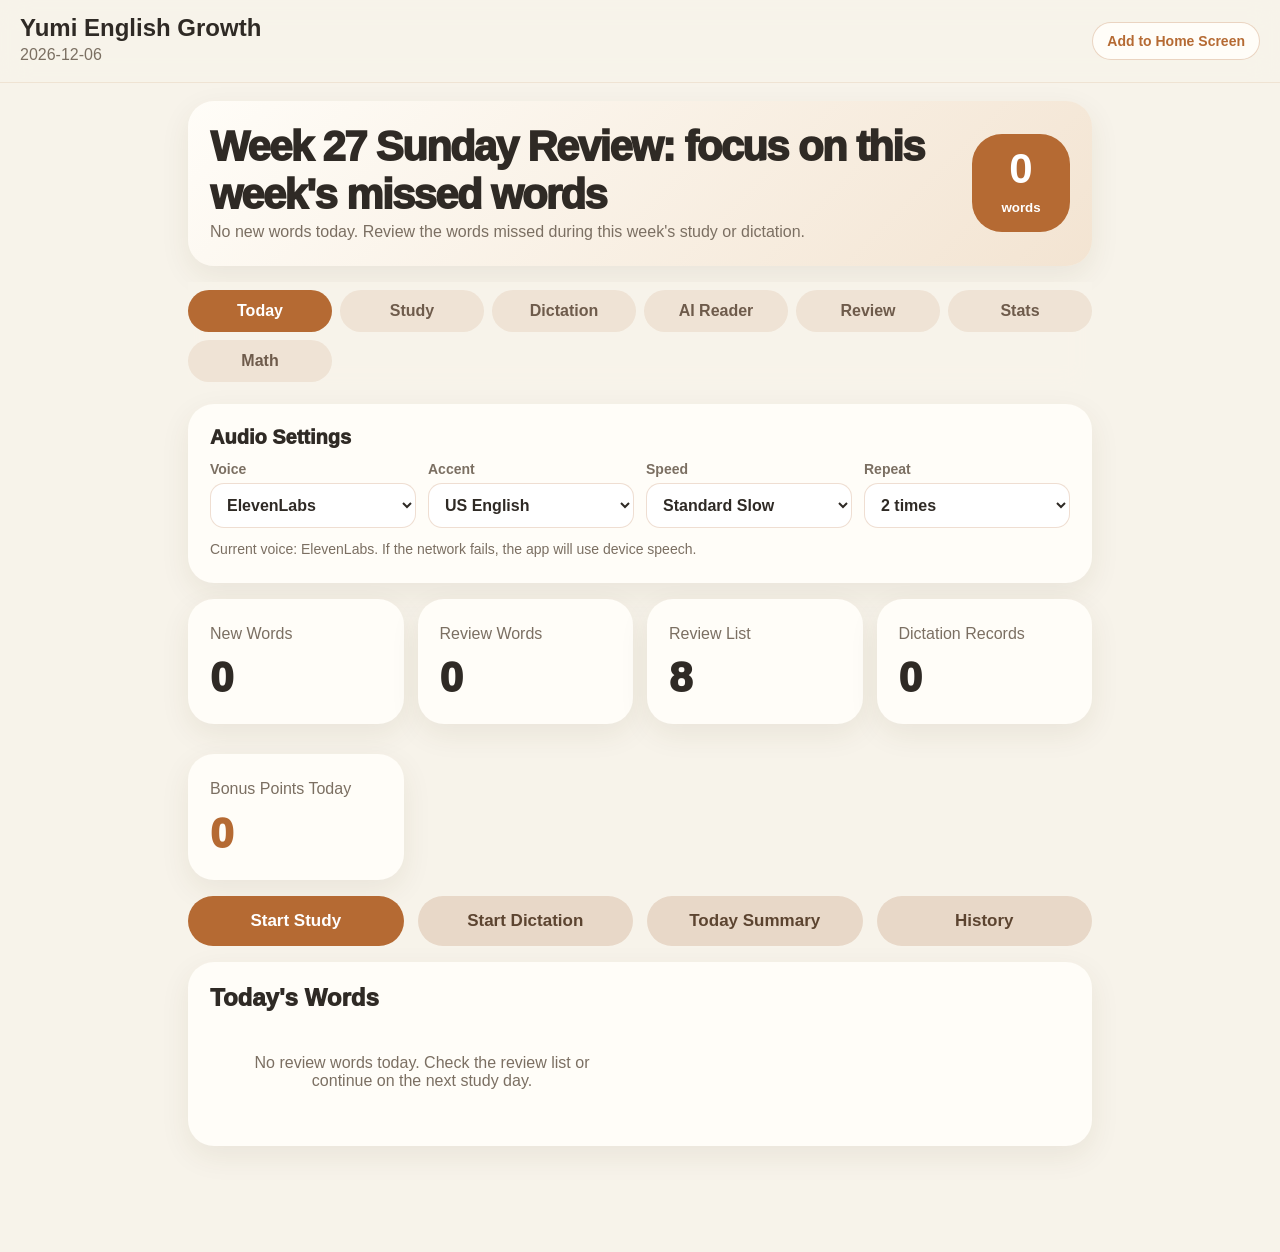
==== commit b23a44a2: "Add AI reader to main app" ====
--- a/index.html
+++ b/index.html
@@ -17,11 +17,12 @@
     <header class="topbar"><div><div class="app-title">Yumi English Growth</div><div id="todayLine" class="muted"></div></div><button class="small-btn" id="installHelpBtn">Add to Home Screen</button></header>
     <main class="container">
       <section class="hero card"><div><div id="planTitle" class="title">Today's Plan</div><div id="planDesc" class="subtitle"></div></div><div class="hero-badge"><span id="taskCount">0</span><small>words</small></div></section>
-      <nav class="tabs"><button class="tab active" data-view="home">Today</button><button class="tab" data-view="study">Study</button><button class="tab" data-view="dictation">Dictation</button><button class="tab" data-view="wrongbook">Review</button><button class="tab" data-view="stats">Stats</button><button class="tab" data-view="math">Math</button></nav>
+      <nav class="tabs"><button class="tab active" data-view="home">Today</button><button class="tab" data-view="study">Study</button><button class="tab" data-view="dictation">Dictation</button><button class="tab" data-view="reader">AI Reader</button><button class="tab" data-view="wrongbook">Review</button><button class="tab" data-view="stats">Stats</button><button class="tab" data-view="math">Math</button></nav>
       <section class="voice-panel card"><div class="voice-title">Audio Settings</div><div class="voice-controls"><label>Voice<select id="ttsProvider"><option value="elevenlabs" selected>ElevenLabs</option><option value="browser">Device Voice</option></select></label><label>Accent<select id="voiceAccent"><option value="en-US">US English</option><option value="en-GB">UK English</option></select></label><label>Speed<select id="voiceRate"><option value="0.72">Slow</option><option value="0.82" selected>Standard Slow</option><option value="0.92">Standard</option></select></label><label>Repeat<select id="voiceRepeat"><option value="1">1 time</option><option value="2" selected>2 times</option><option value="3">3 times</option></select></label></div><div id="voiceName" class="muted voice-name">Choosing the best available English voice...</div></section>
       <section id="view-home" class="view active"><div class="grid"><div class="card stat-card"><div class="muted">New Words</div><div id="newCount" class="stat-num">0</div></div><div class="card stat-card"><div class="muted">Review Words</div><div id="reviewCount" class="stat-num">0</div></div><div class="card stat-card"><div class="muted">Review List</div><div id="wrongCountHome" class="stat-num">0</div></div><div class="card stat-card"><div class="muted">Dictation Records</div><div id="logCountHome" class="stat-num">0</div></div><div class="card stat-card reward-stat"><div class="muted">Bonus Points Today</div><div id="rewardTodayHome" class="stat-num">0</div></div></div><div class="button-row"><button class="primary" data-jump="study">Start Study</button><button class="secondary" data-jump="dictation">Start Dictation</button><button class="secondary" id="showHomeSummaryBtn">Today Summary</button><button class="secondary" id="showHistoryBtn">History</button></div><div class="card"><div class="section-title">Today's Words</div><div id="todayWords" class="word-list"></div></div></section>
       <section id="view-study" class="view"><div class="card"><div class="section-title">Word Card</div><p class="muted">Read the word and examples, then listen and practice writing it.</p></div><div id="studyCards"></div><button id="finishStudyBtn" class="primary full">Finish Today's Study</button></section>
       <section id="view-dictation" class="view"><div id="dictationBox" class="card"></div></section>
+      <section id="view-reader" class="view"><div class="reader-shell"><iframe src="./local-reader.html" title="AI Reading Coach"></iframe></div></section>
       <section id="view-wrongbook" class="view"><div class="card"><div class="section-title">Review List</div><p class="muted">Missed words are saved here automatically. Remove them when mastered.</p></div><div id="wrongbookList"></div></section>
       <section id="view-math" class="view"><div class="card"><div class="section-title">Math Notes</div><p class="muted">There are 8 questions every day, including weekends. Math stays separate from English review.</p></div><div class="card"><div class="section-title">Today's 8 Math Questions</div><p class="muted">3 one-digit multiplication questions and 5 three-digit addition/subtraction questions. Use the large workspace for column work.</p></div><div id="mathBox" class="card"></div></section>
       <section id="view-stats" class="view"><div class="grid"><div class="card stat-card"><div class="muted">Study Days</div><div id="learnedDays" class="stat-num">0</div></div><div class="card stat-card"><div class="muted">Words Learned</div><div id="learnedWords" class="stat-num">0</div></div><div class="card stat-card"><div class="muted">Review Words</div><div id="wrongCountStats" class="stat-num">0</div></div><div class="card stat-card"><div class="muted">Dictation Sessions</div><div id="dictationTimes" class="stat-num">0</div></div></div><div class="card"><div class="section-title">Recent Dictation</div><div id="recentLogs"></div></div><button id="resetBtn" class="danger full">Clear Local Learning Data</button></section>
--- a/style.css
+++ b/style.css
@@ -157,6 +157,12 @@
   font-weight: 850;
 }
 
+
+/* AI reader integration */
+.tabs{grid-template-columns:repeat(7,1fr)}
+.reader-shell{height:calc(100vh - 150px);min-height:720px;margin:0 -12px 18px;border-radius:18px;overflow:hidden;box-shadow:var(--shadow);background:#fff}
+.reader-shell iframe{width:100%;height:100%;border:0}
+@media(max-width:700px){.tabs{grid-template-columns:repeat(4,1fr)}.reader-shell{height:calc(100vh - 126px);min-height:760px;margin-left:-18px;margin-right:-18px;border-radius:0}}
 
 /* v10 reward and math */
 .tabs {
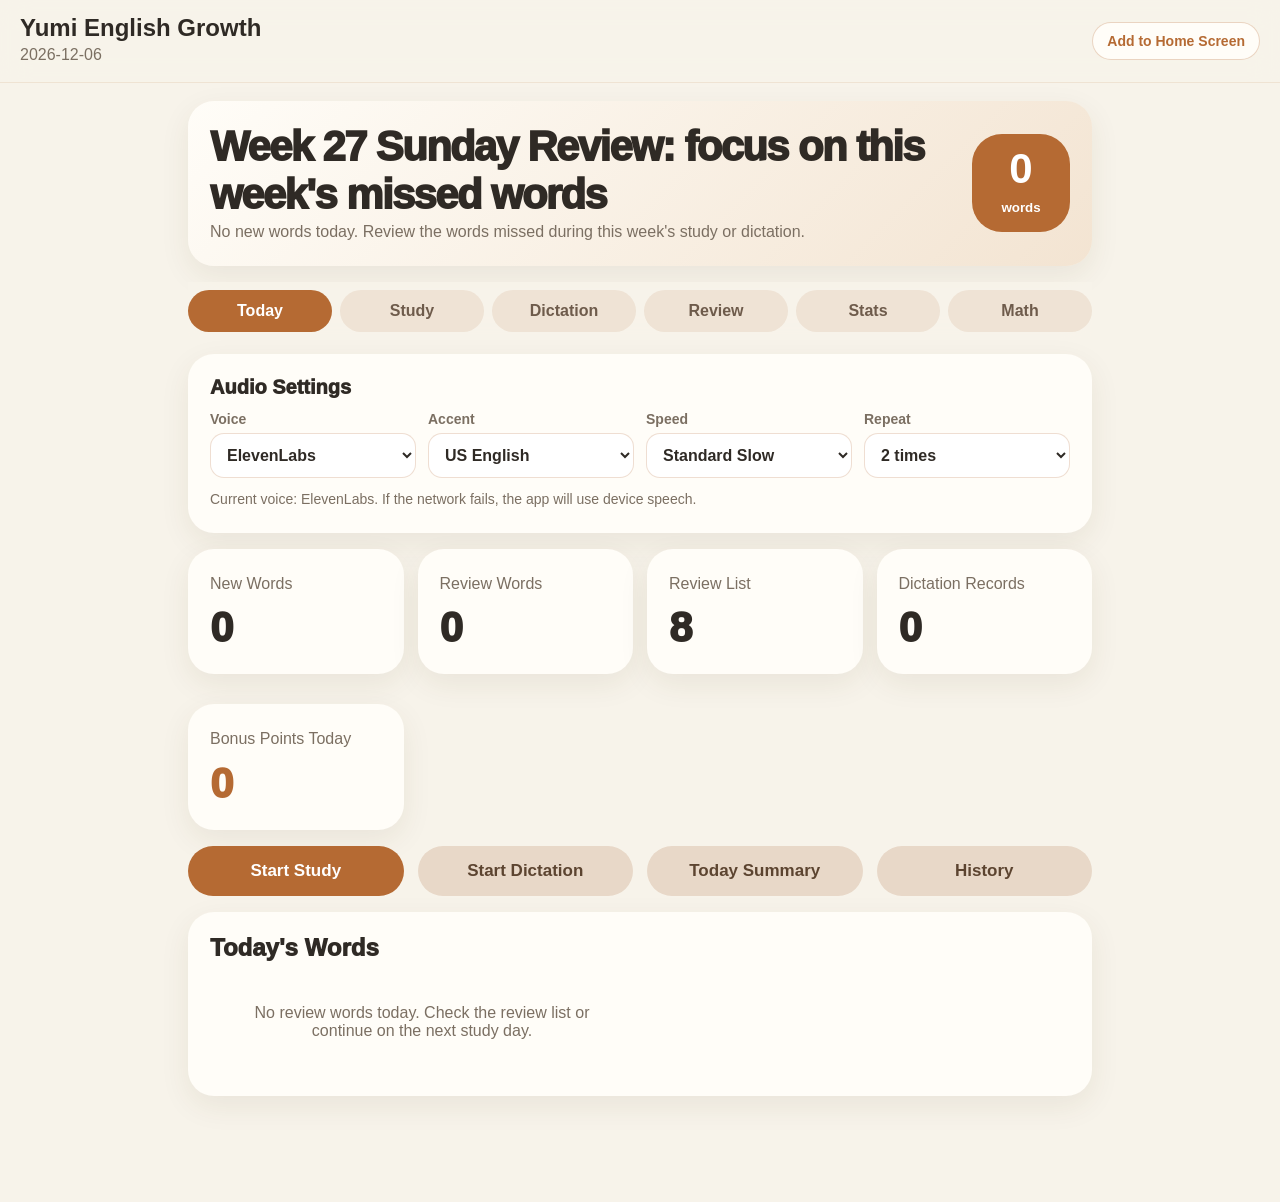
==== commit fc1170a5: "Remove AI reader from main app" ====
--- a/index.html
+++ b/index.html
@@ -17,12 +17,11 @@
     <header class="topbar"><div><div class="app-title">Yumi English Growth</div><div id="todayLine" class="muted"></div></div><button class="small-btn" id="installHelpBtn">Add to Home Screen</button></header>
     <main class="container">
       <section class="hero card"><div><div id="planTitle" class="title">Today's Plan</div><div id="planDesc" class="subtitle"></div></div><div class="hero-badge"><span id="taskCount">0</span><small>words</small></div></section>
-      <nav class="tabs"><button class="tab active" data-view="home">Today</button><button class="tab" data-view="study">Study</button><button class="tab" data-view="dictation">Dictation</button><button class="tab" data-view="reader">AI Reader</button><button class="tab" data-view="wrongbook">Review</button><button class="tab" data-view="stats">Stats</button><button class="tab" data-view="math">Math</button></nav>
+      <nav class="tabs"><button class="tab active" data-view="home">Today</button><button class="tab" data-view="study">Study</button><button class="tab" data-view="dictation">Dictation</button><button class="tab" data-view="wrongbook">Review</button><button class="tab" data-view="stats">Stats</button><button class="tab" data-view="math">Math</button></nav>
       <section class="voice-panel card"><div class="voice-title">Audio Settings</div><div class="voice-controls"><label>Voice<select id="ttsProvider"><option value="elevenlabs" selected>ElevenLabs</option><option value="browser">Device Voice</option></select></label><label>Accent<select id="voiceAccent"><option value="en-US">US English</option><option value="en-GB">UK English</option></select></label><label>Speed<select id="voiceRate"><option value="0.72">Slow</option><option value="0.82" selected>Standard Slow</option><option value="0.92">Standard</option></select></label><label>Repeat<select id="voiceRepeat"><option value="1">1 time</option><option value="2" selected>2 times</option><option value="3">3 times</option></select></label></div><div id="voiceName" class="muted voice-name">Choosing the best available English voice...</div></section>
       <section id="view-home" class="view active"><div class="grid"><div class="card stat-card"><div class="muted">New Words</div><div id="newCount" class="stat-num">0</div></div><div class="card stat-card"><div class="muted">Review Words</div><div id="reviewCount" class="stat-num">0</div></div><div class="card stat-card"><div class="muted">Review List</div><div id="wrongCountHome" class="stat-num">0</div></div><div class="card stat-card"><div class="muted">Dictation Records</div><div id="logCountHome" class="stat-num">0</div></div><div class="card stat-card reward-stat"><div class="muted">Bonus Points Today</div><div id="rewardTodayHome" class="stat-num">0</div></div></div><div class="button-row"><button class="primary" data-jump="study">Start Study</button><button class="secondary" data-jump="dictation">Start Dictation</button><button class="secondary" id="showHomeSummaryBtn">Today Summary</button><button class="secondary" id="showHistoryBtn">History</button></div><div class="card"><div class="section-title">Today's Words</div><div id="todayWords" class="word-list"></div></div></section>
       <section id="view-study" class="view"><div class="card"><div class="section-title">Word Card</div><p class="muted">Read the word and examples, then listen and practice writing it.</p></div><div id="studyCards"></div><button id="finishStudyBtn" class="primary full">Finish Today's Study</button></section>
       <section id="view-dictation" class="view"><div id="dictationBox" class="card"></div></section>
-      <section id="view-reader" class="view"><div class="reader-shell"><iframe src="./local-reader.html" title="AI Reading Coach"></iframe></div></section>
       <section id="view-wrongbook" class="view"><div class="card"><div class="section-title">Review List</div><p class="muted">Missed words are saved here automatically. Remove them when mastered.</p></div><div id="wrongbookList"></div></section>
       <section id="view-math" class="view"><div class="card"><div class="section-title">Math Notes</div><p class="muted">There are 8 questions every day, including weekends. Math stays separate from English review.</p></div><div class="card"><div class="section-title">Today's 8 Math Questions</div><p class="muted">3 one-digit multiplication questions and 5 three-digit addition/subtraction questions. Use the large workspace for column work.</p></div><div id="mathBox" class="card"></div></section>
       <section id="view-stats" class="view"><div class="grid"><div class="card stat-card"><div class="muted">Study Days</div><div id="learnedDays" class="stat-num">0</div></div><div class="card stat-card"><div class="muted">Words Learned</div><div id="learnedWords" class="stat-num">0</div></div><div class="card stat-card"><div class="muted">Review Words</div><div id="wrongCountStats" class="stat-num">0</div></div><div class="card stat-card"><div class="muted">Dictation Sessions</div><div id="dictationTimes" class="stat-num">0</div></div></div><div class="card"><div class="section-title">Recent Dictation</div><div id="recentLogs"></div></div><button id="resetBtn" class="danger full">Clear Local Learning Data</button></section>
